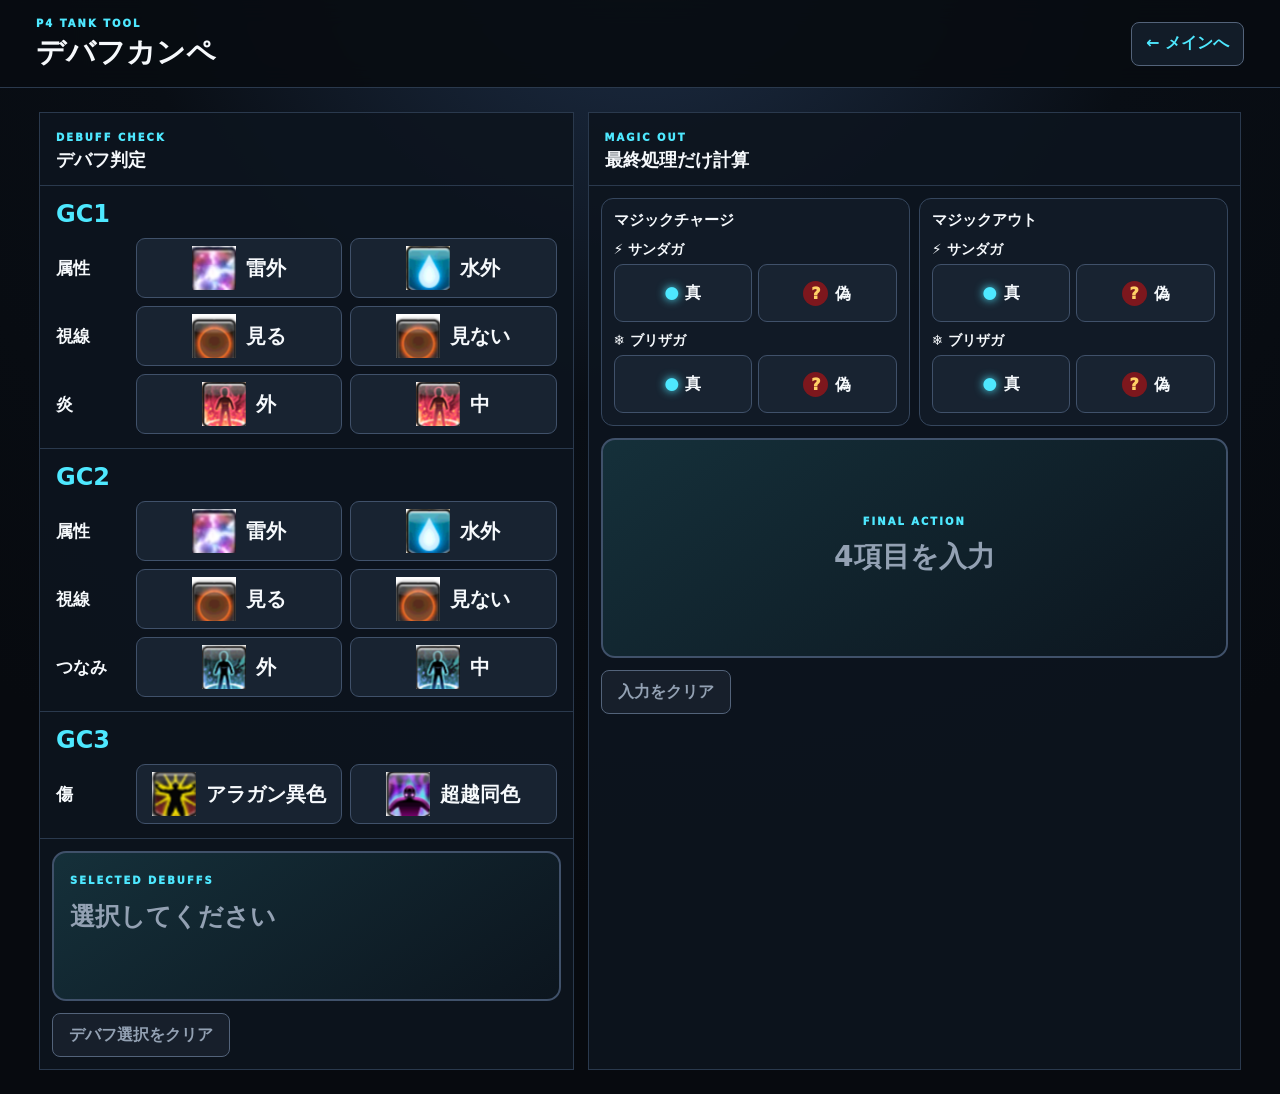
==== debuff-cheatsheet.html @ 1aaf3843 "Add files via upload" ====
<!doctype html>
<html lang="ja">
<head>
  <meta charset="utf-8">
  <meta name="viewport" content="width=device-width,initial-scale=1">
  <title>P4 デバフカンペ・マジックアウト計算</title>
  <link rel="stylesheet" href="debuff-cheatsheet.css">
</head>
<body>
  <header>
    <div><span>P4 TANK TOOL</span><h1>デバフカンペ</h1></div>
    <a href="index.html">← メインへ</a>
  </header>
  <main>
    <section class="cheatsheet">
      <div class="section-head"><span>DEBUFF CHECK</span><h2>デバフ判定</h2></div>
      <div class="gc-select" data-gc="GC1">
        <h3>GC1</h3>
        <div class="choice-row" data-key="gc1-element"><b>属性</b><button data-value="雷外"><i class="tile-icon sprite lightning"></i><span>雷外</span></button><button data-value="水外"><i class="tile-icon sprite water"></i><span>水外</span></button></div>
        <div class="choice-row" data-key="gc1-gaze"><b>視線</b><button data-value="見る"><i class="tile-icon sprite gaze"></i><span>見る</span></button><button data-value="見ない"><i class="tile-icon sprite gaze"></i><span>見ない</span></button></div>
        <div class="choice-row" data-key="gc1-fire"><b>炎</b><button data-value="外"><i class="tile-icon sprite fire"></i><span>外</span></button><button data-value="中"><i class="tile-icon sprite fire"></i><span>中</span></button></div>
      </div>
      <div class="gc-select" data-gc="GC2">
        <h3>GC2</h3>
        <div class="choice-row" data-key="gc2-element"><b>属性</b><button data-value="雷外"><i class="tile-icon sprite lightning"></i><span>雷外</span></button><button data-value="水外"><i class="tile-icon sprite water"></i><span>水外</span></button></div>
        <div class="choice-row" data-key="gc2-gaze"><b>視線</b><button data-value="見る"><i class="tile-icon sprite gaze"></i><span>見る</span></button><button data-value="見ない"><i class="tile-icon sprite gaze"></i><span>見ない</span></button></div>
        <div class="choice-row" data-key="gc2-water"><b>つなみ</b><button data-value="外"><i class="tile-icon sprite chaos-water"></i><span>外</span></button><button data-value="中"><i class="tile-icon sprite chaos-water"></i><span>中</span></button></div>
      </div>
      <div class="gc-select" data-gc="GC3">
        <h3>GC3</h3>
        <div class="choice-row" data-key="gc3-debuff"><b>傷</b><button data-value="アラガン異色"><i class="tile-icon sprite allagan"></i><span>アラガン異色</span></button><button data-value="超越同色"><i class="tile-icon sprite transcendence"></i><span>超越同色</span></button></div>
      </div>
      <div id="debuff-result" class="debuff-result" aria-live="polite"><span>SELECTED DEBUFFS</span><h3>選択してください</h3></div>
      <button id="clear-debuff" class="clear">デバフ選択をクリア</button>
    </section>

    <section class="calculator">
      <div class="section-head"><span>MAGIC OUT</span><h2>最終処理だけ計算</h2></div>
      <div class="calc-grid">
        <article class="input-card">
          <h3>マジックチャージ</h3>
          <div class="truth-input" data-key="chargeThunder"><b>⚡ サンダガ</b><div></div></div>
          <div class="truth-input" data-key="chargeBlizzard"><b>❄ ブリザガ</b><div></div></div>
        </article>
        <article class="input-card">
          <h3>マジックアウト</h3>
          <div class="truth-input" data-key="outThunder"><b>⚡ サンダガ</b><div></div></div>
          <div class="truth-input" data-key="outBlizzard"><b>❄ ブリザガ</b><div></div></div>
        </article>
      </div>
      <div id="result" class="result pending" aria-live="polite">
        <span>FINAL ACTION</span>
        <h2>4項目を入力</h2>
      </div>
      <button id="clear" class="clear">入力をクリア</button>
    </section>
  </main>
  <script src="debuff-cheatsheet.js"></script>
</body>
</html>
---- debuff-cheatsheet.css ----
:root{color-scheme:dark;--bg:#070a0f;--panel:#101722;--line:#2a394d;--ink:#f6f9fc;--muted:#93a1b3;--cyan:#4ee8ff;--red:#ff5e68;--gold:#ffd166}*{box-sizing:border-box}body{margin:0;min-height:100vh;background:radial-gradient(circle at 50% -10%,#20324c,#090e15 38%,var(--bg) 75%);color:var(--ink);font-family:Inter,"Noto Sans JP",system-ui,sans-serif}button{font:inherit;color:inherit}header{position:sticky;top:0;z-index:10;display:flex;justify-content:space-between;align-items:center;padding:12px clamp(14px,3vw,36px);background:#080c12ed;border-bottom:1px solid var(--line);backdrop-filter:blur(12px)}header span,.section-head span{color:var(--cyan);font-size:10px;font-weight:1000;letter-spacing:.2em}h1{margin:2px 0;font-size:clamp(20px,3vw,29px)}header a{display:flex;align-items:center;min-height:44px;padding:0 14px;border:1px solid #53637a;border-radius:8px;color:var(--cyan);font-weight:900;text-decoration:none;background:#121c28}main{max-width:1250px;margin:auto;padding:clamp(10px,2vw,24px);display:grid;grid-template-columns:minmax(0,.9fr) minmax(420px,1.1fr);gap:14px}section{border:1px solid var(--line);background:#0d141ee8}.section-head{padding:13px 16px;border-bottom:1px solid var(--line)}.section-head h2{margin:3px 0 0;font-size:18px}.debuff-group{padding:14px 16px;border-bottom:1px solid var(--line)}.debuff-group:last-child{border-bottom:0}.group-title{display:flex;align-items:center;gap:10px;margin-bottom:10px}.group-title b{display:grid;place-items:center;min-height:28px;padding:0 9px;border-radius:999px;background:var(--cyan);color:#031219;font-size:11px}.group-title span{color:var(--muted);font-size:12px;font-weight:900}.debuff-grid{display:grid;grid-template-columns:repeat(3,1fr);gap:8px}.debuff-grid.two{grid-template-columns:repeat(2,1fr)}.debuff-grid article{min-height:145px;padding:13px 8px;border:1px solid #35465d;border-radius:12px;background:linear-gradient(145deg,#172332,#0d141e);display:grid;place-items:center;text-align:center}.debuff-grid strong{font-size:17px;line-height:1.25}.icon-window{width:72px;height:72px;display:grid;place-items:center;overflow:hidden;border-radius:11px;background:#070b11;box-shadow:0 0 18px #4ee8ff20}.sprite{display:block;width:44px;height:44px;background-image:url('assets/icon-source.png');background-repeat:no-repeat;background-size:1348px 751px;transform:scale(1.5)}.water{background-position:-782px -18px}.lightning{background-position:-782px -135px}.acceleration{background-position:-15px -559px}.allagan{background-position:-15px -153px}.transcendence{background-position:-15px -294px}.calculator{position:relative}.calc-grid{display:grid;grid-template-columns:repeat(2,1fr);gap:9px;padding:12px}.input-card{padding:12px;border:1px solid #35465d;border-radius:12px;background:#111a26}.input-card h3{margin:0 0 11px;font-size:15px}.truth-input{margin-top:10px}.truth-input b{display:block;margin-bottom:5px;font-size:14px}.truth-input>div{display:grid;grid-template-columns:1fr 1fr;gap:6px}.truth{min-height:58px;border:1px solid #40516a;border-radius:9px;background:#182331;font-weight:1000}.truth.true:before{content:'●';margin-right:7px;color:var(--cyan);text-shadow:0 0 10px var(--cyan)}.truth.false:before{content:'?';display:inline-grid;place-items:center;width:25px;height:25px;margin-right:7px;border-radius:50%;background:#7d171d;color:var(--gold)}.truth.selected{border:3px solid var(--cyan);background:#15323c}.truth.false.selected{border-color:var(--red);background:#381c24}.result{margin:0 12px 12px;min-height:220px;padding:16px;border:2px solid var(--cyan);border-radius:14px;background:linear-gradient(145deg,#15303a,#0c151e);display:grid;align-content:center;gap:7px;text-align:center}.result.pending{border-color:#40516a;color:var(--muted)}.result>span{color:var(--cyan);font-size:10px;font-weight:1000;letter-spacing:.2em}.result h2{margin:4px 0;font-size:28px}.final-actions{display:grid;grid-template-columns:1fr 1fr;gap:9px}.final-action{padding:15px 8px;border:1px solid #3c526b;border-radius:11px;background:#0d1721}.final-action i{display:block;font-style:normal;font-size:38px}.final-action strong{display:block;font-size:clamp(20px,3vw,31px);line-height:1.15}.final-action small{display:block;margin-top:5px;color:var(--muted);font-weight:900}.clear{display:block;min-height:44px;margin:0 12px 12px;padding:0 16px;border:1px solid #53637a;border-radius:8px;background:#171f2b;color:var(--muted);font-weight:900}
@media(max-width:850px){main{grid-template-columns:1fr}}@media(max-width:520px){header{padding:9px 11px}.calc-grid{grid-template-columns:1fr}.debuff-grid{grid-template-columns:repeat(2,1fr)}.debuff-grid article{min-height:130px}.final-actions{grid-template-columns:1fr}.result{min-height:260px}.truth{min-height:60px}}
.allagan{background-position:-15px -202px}.transcendence{background-position:-15px -386px}
.debuff-grid small{margin-top:-8px;color:var(--gold);font-size:15px;font-weight:1000;letter-spacing:.08em}
.gc-select{padding:14px 16px;border-bottom:1px solid var(--line)}.gc-select h3{margin:0 0 10px;color:var(--cyan);font-size:24px}.choice-row{display:grid;grid-template-columns:72px 1fr 1fr;gap:8px;align-items:center;margin-top:8px}.choice-row b{font-size:17px}.choice-row button{min-height:58px;border:1px solid #40516a;border-radius:9px;background:#182331;font-size:20px;font-weight:1000}.choice-row button.selected{border:3px solid var(--cyan);background:#15323c;color:#fff}.debuff-result{margin:12px;min-height:150px;padding:16px;border:2px solid #40516a;border-radius:14px;background:linear-gradient(145deg,#15303a,#0c151e)}.debuff-result>span{color:var(--cyan);font-size:10px;font-weight:1000;letter-spacing:.2em}.debuff-result h3{margin:12px 0;color:var(--muted);font-size:25px}.debuff-result p{margin:10px 0;font-size:clamp(23px,3vw,34px);font-weight:1000;line-height:1.25}.debuff-result p b{color:var(--cyan);margin-right:12px}@media(max-width:520px){.choice-row{grid-template-columns:58px 1fr 1fr}.choice-row b{font-size:15px}.choice-row button{font-size:18px}.debuff-result p{font-size:25px}}
.choice-row button{display:flex;align-items:center;justify-content:center;gap:10px;padding:7px}.tile-icon{flex:0 0 44px;transform:scale(1)}.gaze{background-position:-782px -621px}.fire{background-position:-782px -385px}.chaos-water{background-position:-782px -505px}@media(max-width:520px){.choice-row button{flex-direction:column;gap:3px;min-height:88px;padding:5px;font-size:16px}}
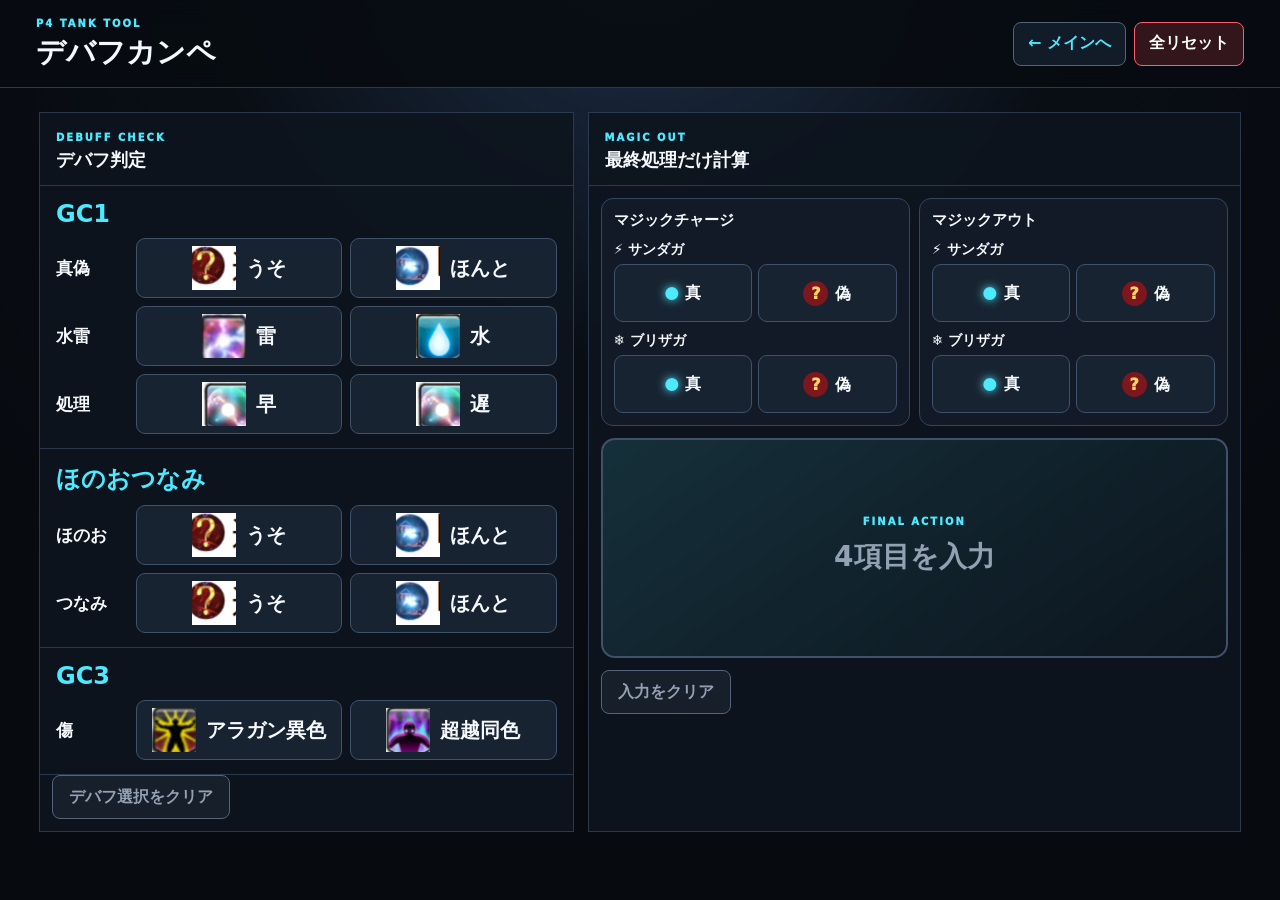
==== commit ca7f08f3: "Add files via upload" ====
--- a/debuff-cheatsheet.html
+++ b/debuff-cheatsheet.html
@@ -9,29 +9,27 @@
 <body>
   <header>
     <div><span>P4 TANK TOOL</span><h1>デバフカンペ</h1></div>
-    <a href="index.html">← メインへ</a>
+    <div class="header-actions"><a href="index.html">← メインへ</a><button id="reset-all">全リセット</button></div>
   </header>
   <main>
     <section class="cheatsheet">
       <div class="section-head"><span>DEBUFF CHECK</span><h2>デバフ判定</h2></div>
-      <div class="gc-select" data-gc="GC1">
-        <h3>GC1</h3>
-        <div class="choice-row" data-key="gc1-element"><b>属性</b><button data-value="雷外"><i class="tile-icon sprite lightning"></i><span>雷外</span></button><button data-value="水外"><i class="tile-icon sprite water"></i><span>水外</span></button></div>
-        <div class="choice-row" data-key="gc1-gaze"><b>視線</b><button data-value="見る"><i class="tile-icon sprite gaze"></i><span>見る</span></button><button data-value="見ない"><i class="tile-icon sprite gaze"></i><span>見ない</span></button></div>
-        <div class="choice-row" data-key="gc1-fire"><b>炎</b><button data-value="外"><i class="tile-icon sprite fire"></i><span>外</span></button><button data-value="中"><i class="tile-icon sprite fire"></i><span>中</span></button></div>
+      <div id="debuff-input">
+        <div class="gc-select"><h3>GC1</h3>
+          <div class="choice-row" data-key="gc-truth"><b>真偽</b><button data-value="うそ"><i class="tile-icon sprite gc-false"></i><span>うそ</span></button><button data-value="ほんと"><i class="tile-icon sprite gc-true"></i><span>ほんと</span></button></div>
+          <div class="choice-row" data-key="gc-element"><b>水雷</b><button data-value="雷"><i class="tile-icon sprite lightning"></i><span>雷</span></button><button data-value="水"><i class="tile-icon sprite water"></i><span>水</span></button></div>
+          <div class="choice-row" data-key="gc-timing"><b>処理</b><button data-value="早"><i class="tile-icon sprite acceleration"></i><span>早</span></button><button data-value="遅"><i class="tile-icon sprite acceleration"></i><span>遅</span></button></div>
+        </div>
+        <div class="gc-select"><h3>ほのおつなみ</h3>
+          <div class="choice-row" data-key="fire"><b>ほのお</b><button data-value="うそ"><i class="tile-icon sprite gc-false"></i><span>うそ</span></button><button data-value="ほんと"><i class="tile-icon sprite gc-true"></i><span>ほんと</span></button></div>
+          <div class="choice-row" data-key="water"><b>つなみ</b><button data-value="うそ"><i class="tile-icon sprite gc-false"></i><span>うそ</span></button><button data-value="ほんと"><i class="tile-icon sprite gc-true"></i><span>ほんと</span></button></div>
+        </div>
+        <div class="gc-select"><h3>GC3</h3>
+          <div class="choice-row" data-key="gc3-debuff"><b>傷</b><button data-value="アラガン異色"><i class="tile-icon sprite allagan"></i><span>アラガン異色</span></button><button data-value="超越同色"><i class="tile-icon sprite transcendence"></i><span>超越同色</span></button></div>
+        </div>
+        <button id="clear-debuff" class="clear">デバフ選択をクリア</button>
       </div>
-      <div class="gc-select" data-gc="GC2">
-        <h3>GC2</h3>
-        <div class="choice-row" data-key="gc2-element"><b>属性</b><button data-value="雷外"><i class="tile-icon sprite lightning"></i><span>雷外</span></button><button data-value="水外"><i class="tile-icon sprite water"></i><span>水外</span></button></div>
-        <div class="choice-row" data-key="gc2-gaze"><b>視線</b><button data-value="見る"><i class="tile-icon sprite gaze"></i><span>見る</span></button><button data-value="見ない"><i class="tile-icon sprite gaze"></i><span>見ない</span></button></div>
-        <div class="choice-row" data-key="gc2-water"><b>つなみ</b><button data-value="外"><i class="tile-icon sprite chaos-water"></i><span>外</span></button><button data-value="中"><i class="tile-icon sprite chaos-water"></i><span>中</span></button></div>
-      </div>
-      <div class="gc-select" data-gc="GC3">
-        <h3>GC3</h3>
-        <div class="choice-row" data-key="gc3-debuff"><b>傷</b><button data-value="アラガン異色"><i class="tile-icon sprite allagan"></i><span>アラガン異色</span></button><button data-value="超越同色"><i class="tile-icon sprite transcendence"></i><span>超越同色</span></button></div>
-      </div>
-      <div id="debuff-result" class="debuff-result" aria-live="polite"><span>SELECTED DEBUFFS</span><h3>選択してください</h3></div>
-      <button id="clear-debuff" class="clear">デバフ選択をクリア</button>
+      <div id="debuff-result" class="timeline-result" aria-live="polite" hidden></div>
     </section>
 
     <section class="calculator">
--- a/debuff-cheatsheet.css
+++ b/debuff-cheatsheet.css
@@ -4,3 +4,5 @@
 .debuff-grid small{margin-top:-8px;color:var(--gold);font-size:15px;font-weight:1000;letter-spacing:.08em}
 .gc-select{padding:14px 16px;border-bottom:1px solid var(--line)}.gc-select h3{margin:0 0 10px;color:var(--cyan);font-size:24px}.choice-row{display:grid;grid-template-columns:72px 1fr 1fr;gap:8px;align-items:center;margin-top:8px}.choice-row b{font-size:17px}.choice-row button{min-height:58px;border:1px solid #40516a;border-radius:9px;background:#182331;font-size:20px;font-weight:1000}.choice-row button.selected{border:3px solid var(--cyan);background:#15323c;color:#fff}.debuff-result{margin:12px;min-height:150px;padding:16px;border:2px solid #40516a;border-radius:14px;background:linear-gradient(145deg,#15303a,#0c151e)}.debuff-result>span{color:var(--cyan);font-size:10px;font-weight:1000;letter-spacing:.2em}.debuff-result h3{margin:12px 0;color:var(--muted);font-size:25px}.debuff-result p{margin:10px 0;font-size:clamp(23px,3vw,34px);font-weight:1000;line-height:1.25}.debuff-result p b{color:var(--cyan);margin-right:12px}@media(max-width:520px){.choice-row{grid-template-columns:58px 1fr 1fr}.choice-row b{font-size:15px}.choice-row button{font-size:18px}.debuff-result p{font-size:25px}}
 .choice-row button{display:flex;align-items:center;justify-content:center;gap:10px;padding:7px}.tile-icon{flex:0 0 44px;transform:scale(1)}.gaze{background-position:-782px -621px}.fire{background-position:-782px -385px}.chaos-water{background-position:-782px -505px}@media(max-width:520px){.choice-row button{flex-direction:column;gap:3px;min-height:88px;padding:5px;font-size:16px}}
+.header-actions{display:flex;align-items:center;gap:8px}.header-actions button{min-height:44px;padding:0 14px;border:1px solid var(--red);border-radius:8px;background:#32161b;color:#fff;font-weight:1000}.timeline-result{padding:12px}.timeline-step{display:grid;grid-template-columns:44px 96px 1fr;align-items:center;gap:10px;min-height:105px;padding:11px;border-bottom:1px solid var(--line);background:linear-gradient(145deg,#172332,#0d141e)}.timeline-step:first-child{border-radius:12px 12px 0 0}.timeline-step b{color:var(--cyan);font-size:32px}.timeline-icons{display:flex;flex-wrap:wrap;gap:4px}.timeline-icons .sprite{transform:scale(1)}.timeline-copy small{display:block;color:var(--muted);font-size:12px;font-weight:900}.timeline-copy strong{display:block;margin-top:3px;font-size:clamp(23px,3vw,32px);line-height:1.2}.timeline-controls{display:flex;gap:8px;margin-top:12px}.timeline-controls button{flex:1;min-height:48px;border:1px solid #53637a;border-radius:8px;background:#171f2b;font-weight:1000}[hidden]{display:none!important}@media(max-width:520px){.header-actions{gap:5px}.header-actions a,.header-actions button{padding:0 8px;font-size:12px}.timeline-step{grid-template-columns:34px 50px 1fr}.timeline-step b{font-size:26px}.timeline-copy strong{font-size:22px}}
+.gc-false{background-position:-7px -142px}.gc-true{background-position:-7px -88px}.timeline-step{grid-template-columns:44px 1fr}.timeline-copy>small{margin-bottom:7px}.timeline-action{display:grid;grid-template-columns:96px 1fr;align-items:center;gap:10px;margin-top:6px}.timeline-action .timeline-icons{min-height:44px}.timeline-action strong{margin:0;font-size:clamp(23px,3vw,32px)}@media(max-width:520px){.timeline-step{grid-template-columns:34px 1fr}.timeline-action{grid-template-columns:92px 1fr}.timeline-action strong{font-size:21px}}
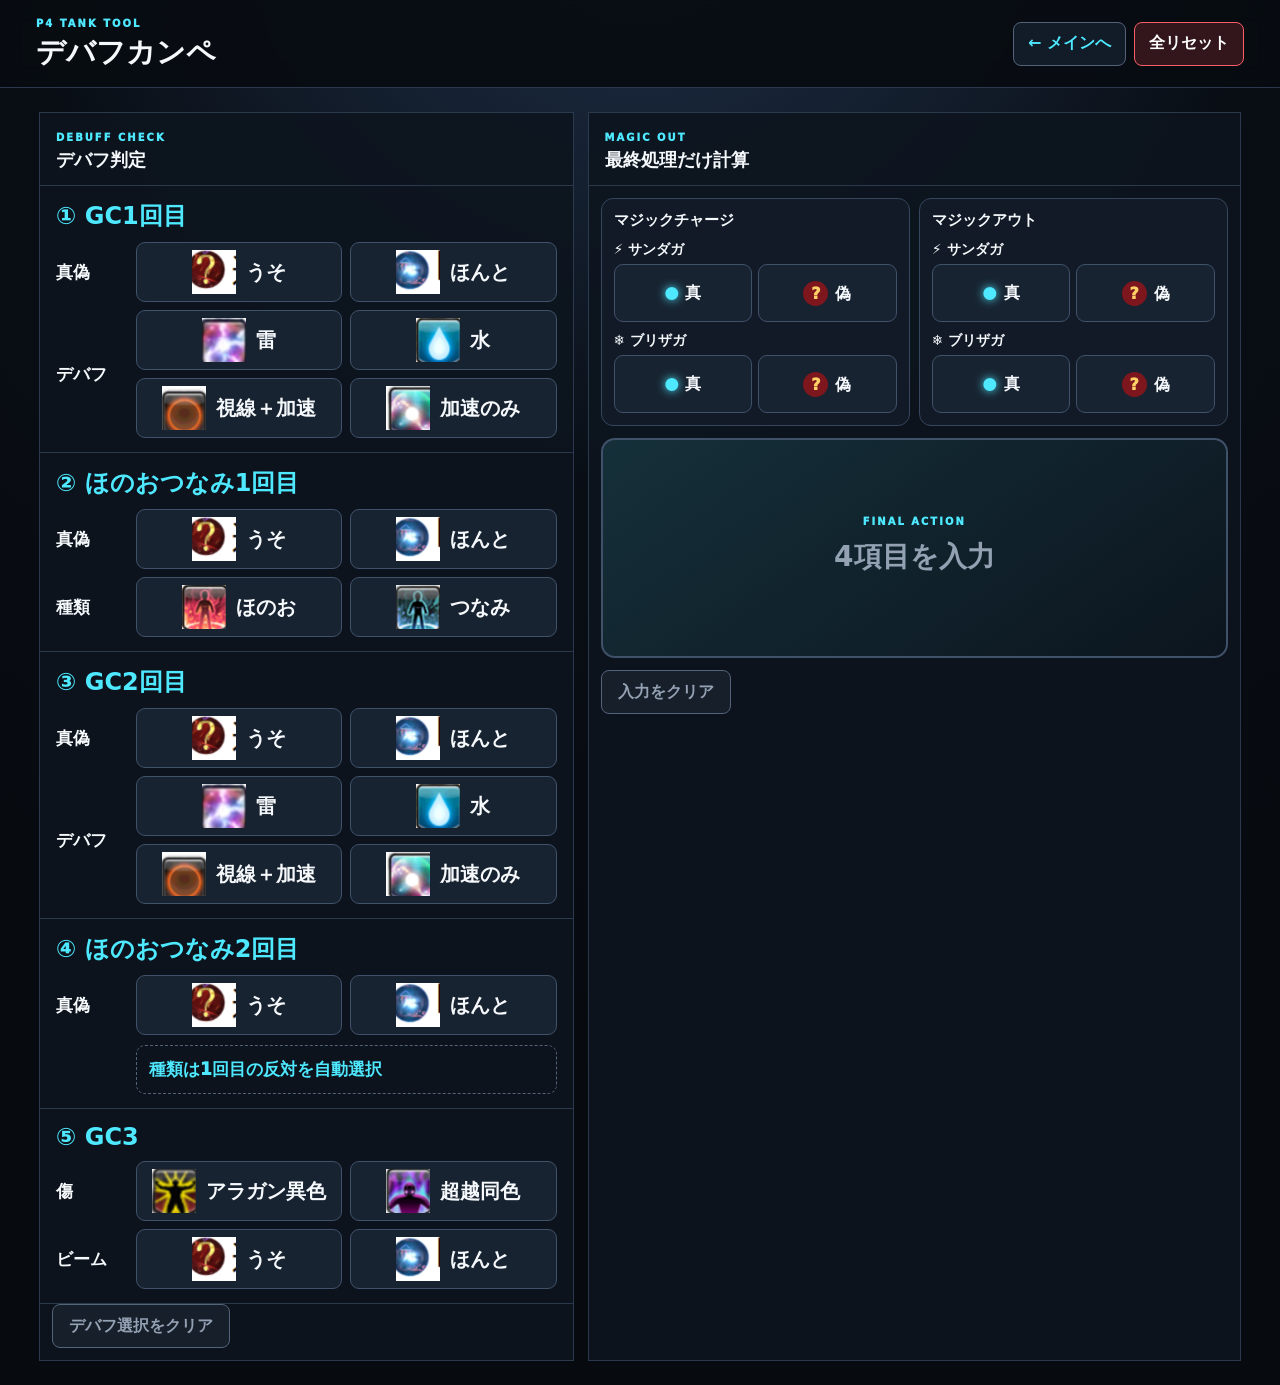
==== commit a6c166a0: "Add files via upload" ====
--- a/debuff-cheatsheet.html
+++ b/debuff-cheatsheet.html
@@ -15,17 +15,27 @@
     <section class="cheatsheet">
       <div class="section-head"><span>DEBUFF CHECK</span><h2>デバフ判定</h2></div>
       <div id="debuff-input">
-        <div class="gc-select"><h3>GC1</h3>
-          <div class="choice-row" data-key="gc-truth"><b>真偽</b><button data-value="うそ"><i class="tile-icon sprite gc-false"></i><span>うそ</span></button><button data-value="ほんと"><i class="tile-icon sprite gc-true"></i><span>ほんと</span></button></div>
-          <div class="choice-row" data-key="gc-element"><b>水雷</b><button data-value="雷"><i class="tile-icon sprite lightning"></i><span>雷</span></button><button data-value="水"><i class="tile-icon sprite water"></i><span>水</span></button></div>
-          <div class="choice-row" data-key="gc-timing"><b>処理</b><button data-value="早"><i class="tile-icon sprite acceleration"></i><span>早</span></button><button data-value="遅"><i class="tile-icon sprite acceleration"></i><span>遅</span></button></div>
+        <div class="gc-select"><h3>① GC1回目</h3>
+          <div class="choice-row" data-key="gc1-truth"><b>真偽</b><button data-value="うそ"><i class="tile-icon sprite gc-false"></i><span>うそ</span></button><button data-value="ほんと"><i class="tile-icon sprite gc-true"></i><span>ほんと</span></button></div>
+          <div class="choice-row multi" data-key="gc1-kind"><b>デバフ</b><button data-value="雷"><i class="tile-icon sprite lightning"></i><span>雷</span></button><button data-value="水"><i class="tile-icon sprite water"></i><span>水</span></button><button data-value="視線＋加速度"><i class="tile-icon sprite gaze"></i><span>視線＋加速</span></button><button data-value="加速度のみ"><i class="tile-icon sprite acceleration"></i><span>加速のみ</span></button></div>
+          <div class="choice-row timing-row" data-key="gc1-timing" hidden><b>水雷</b><button data-value="早"><span>早</span></button><button data-value="遅"><span>遅</span></button></div>
         </div>
-        <div class="gc-select"><h3>ほのおつなみ</h3>
-          <div class="choice-row" data-key="fire"><b>ほのお</b><button data-value="うそ"><i class="tile-icon sprite gc-false"></i><span>うそ</span></button><button data-value="ほんと"><i class="tile-icon sprite gc-true"></i><span>ほんと</span></button></div>
-          <div class="choice-row" data-key="water"><b>つなみ</b><button data-value="うそ"><i class="tile-icon sprite gc-false"></i><span>うそ</span></button><button data-value="ほんと"><i class="tile-icon sprite gc-true"></i><span>ほんと</span></button></div>
+        <div class="gc-select"><h3>② ほのおつなみ1回目</h3>
+          <div class="choice-row" data-key="chaos1-truth"><b>真偽</b><button data-value="うそ"><i class="tile-icon sprite gc-false"></i><span>うそ</span></button><button data-value="ほんと"><i class="tile-icon sprite gc-true"></i><span>ほんと</span></button></div>
+          <div class="choice-row" data-key="chaos1-kind"><b>種類</b><button data-value="ほのお"><i class="tile-icon sprite fire"></i><span>ほのお</span></button><button data-value="つなみ"><i class="tile-icon sprite chaos-water"></i><span>つなみ</span></button></div>
         </div>
-        <div class="gc-select"><h3>GC3</h3>
+        <div class="gc-select"><h3>③ GC2回目</h3>
+          <div class="choice-row" data-key="gc2-truth"><b>真偽</b><button data-value="うそ"><i class="tile-icon sprite gc-false"></i><span>うそ</span></button><button data-value="ほんと"><i class="tile-icon sprite gc-true"></i><span>ほんと</span></button></div>
+          <div class="choice-row multi" data-key="gc2-kind"><b>デバフ</b><button data-value="雷"><i class="tile-icon sprite lightning"></i><span>雷</span></button><button data-value="水"><i class="tile-icon sprite water"></i><span>水</span></button><button data-value="視線＋加速度"><i class="tile-icon sprite gaze"></i><span>視線＋加速</span></button><button data-value="加速度のみ"><i class="tile-icon sprite acceleration"></i><span>加速のみ</span></button></div>
+          <div class="choice-row timing-row" data-key="gc2-timing" hidden><b>水雷</b><button data-value="早"><span>早</span></button><button data-value="遅"><span>遅</span></button></div>
+        </div>
+        <div class="gc-select"><h3>④ ほのおつなみ2回目</h3>
+          <div class="choice-row" data-key="chaos2-truth"><b>真偽</b><button data-value="うそ"><i class="tile-icon sprite gc-false"></i><span>うそ</span></button><button data-value="ほんと"><i class="tile-icon sprite gc-true"></i><span>ほんと</span></button></div>
+          <div id="chaos2-kind" class="auto-value">種類は1回目の反対を自動選択</div>
+        </div>
+        <div class="gc-select"><h3>⑤ GC3</h3>
           <div class="choice-row" data-key="gc3-debuff"><b>傷</b><button data-value="アラガン異色"><i class="tile-icon sprite allagan"></i><span>アラガン異色</span></button><button data-value="超越同色"><i class="tile-icon sprite transcendence"></i><span>超越同色</span></button></div>
+          <div class="choice-row" data-key="beam-truth"><b>ビーム</b><button data-value="うそ"><i class="tile-icon sprite gc-false"></i><span>うそ</span></button><button data-value="ほんと"><i class="tile-icon sprite gc-true"></i><span>ほんと</span></button></div>
         </div>
         <button id="clear-debuff" class="clear">デバフ選択をクリア</button>
       </div>
--- a/debuff-cheatsheet.css
+++ b/debuff-cheatsheet.css
@@ -6,3 +6,4 @@
 .choice-row button{display:flex;align-items:center;justify-content:center;gap:10px;padding:7px}.tile-icon{flex:0 0 44px;transform:scale(1)}.gaze{background-position:-782px -621px}.fire{background-position:-782px -385px}.chaos-water{background-position:-782px -505px}@media(max-width:520px){.choice-row button{flex-direction:column;gap:3px;min-height:88px;padding:5px;font-size:16px}}
 .header-actions{display:flex;align-items:center;gap:8px}.header-actions button{min-height:44px;padding:0 14px;border:1px solid var(--red);border-radius:8px;background:#32161b;color:#fff;font-weight:1000}.timeline-result{padding:12px}.timeline-step{display:grid;grid-template-columns:44px 96px 1fr;align-items:center;gap:10px;min-height:105px;padding:11px;border-bottom:1px solid var(--line);background:linear-gradient(145deg,#172332,#0d141e)}.timeline-step:first-child{border-radius:12px 12px 0 0}.timeline-step b{color:var(--cyan);font-size:32px}.timeline-icons{display:flex;flex-wrap:wrap;gap:4px}.timeline-icons .sprite{transform:scale(1)}.timeline-copy small{display:block;color:var(--muted);font-size:12px;font-weight:900}.timeline-copy strong{display:block;margin-top:3px;font-size:clamp(23px,3vw,32px);line-height:1.2}.timeline-controls{display:flex;gap:8px;margin-top:12px}.timeline-controls button{flex:1;min-height:48px;border:1px solid #53637a;border-radius:8px;background:#171f2b;font-weight:1000}[hidden]{display:none!important}@media(max-width:520px){.header-actions{gap:5px}.header-actions a,.header-actions button{padding:0 8px;font-size:12px}.timeline-step{grid-template-columns:34px 50px 1fr}.timeline-step b{font-size:26px}.timeline-copy strong{font-size:22px}}
 .gc-false{background-position:-7px -142px}.gc-true{background-position:-7px -88px}.timeline-step{grid-template-columns:44px 1fr}.timeline-copy>small{margin-bottom:7px}.timeline-action{display:grid;grid-template-columns:96px 1fr;align-items:center;gap:10px;margin-top:6px}.timeline-action .timeline-icons{min-height:44px}.timeline-action strong{margin:0;font-size:clamp(23px,3vw,32px)}@media(max-width:520px){.timeline-step{grid-template-columns:34px 1fr}.timeline-action{grid-template-columns:92px 1fr}.timeline-action strong{font-size:21px}}
+.choice-row.multi{grid-template-columns:72px 1fr 1fr}.choice-row.multi>b{grid-row:1/3}.auto-value{margin:10px 0 0 80px;padding:12px;border:1px dashed #53637a;border-radius:9px;color:var(--cyan);font-size:17px;font-weight:1000}.timeline-note{color:var(--gold);font-size:15px;font-weight:1000}@media(max-width:520px){.choice-row.multi{grid-template-columns:58px 1fr 1fr}.auto-value{margin-left:66px;font-size:15px}}
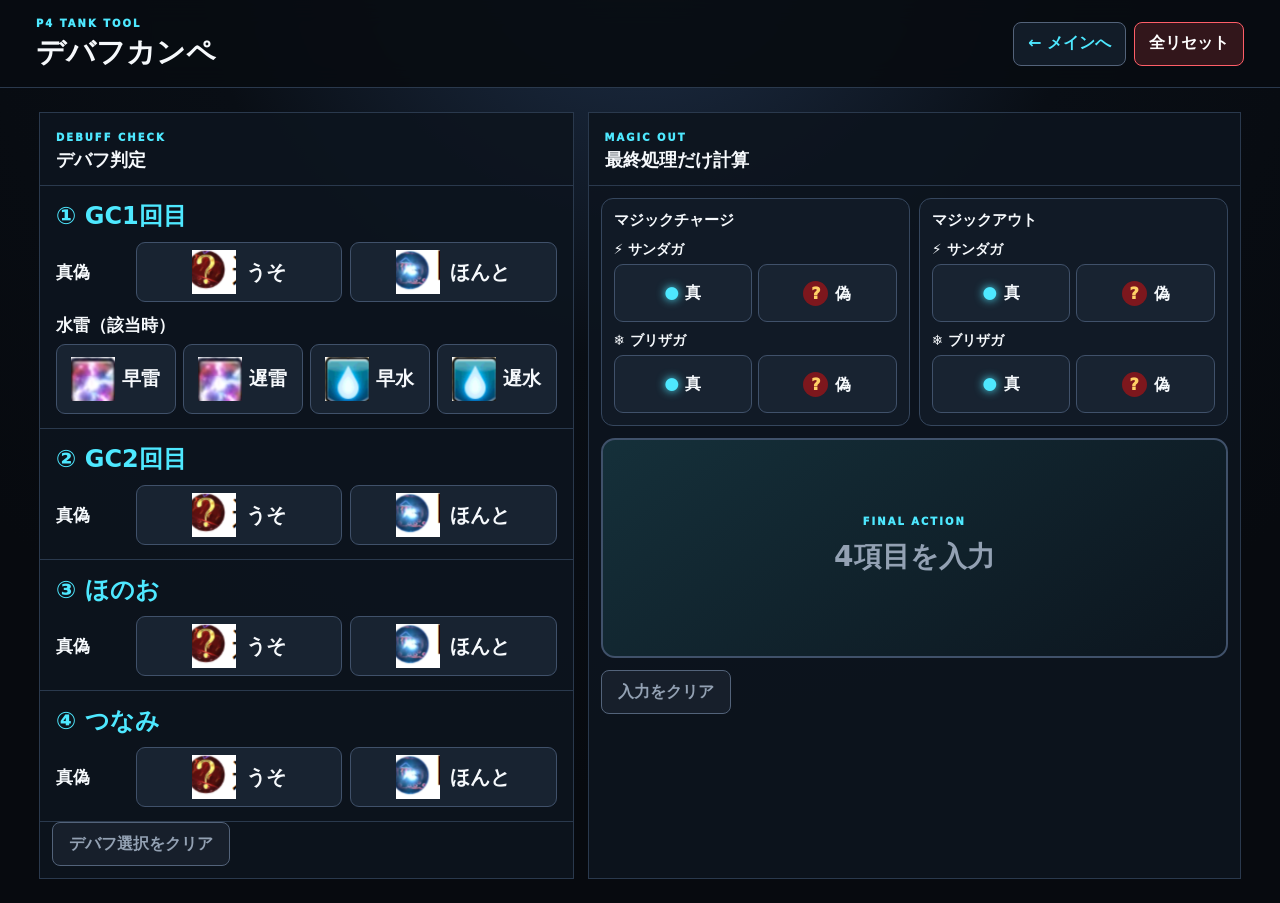
==== commit b417629b: "Add files via upload" ====
--- a/debuff-cheatsheet.html
+++ b/debuff-cheatsheet.html
@@ -17,25 +17,18 @@
       <div id="debuff-input">
         <div class="gc-select"><h3>① GC1回目</h3>
           <div class="choice-row" data-key="gc1-truth"><b>真偽</b><button data-value="うそ"><i class="tile-icon sprite gc-false"></i><span>うそ</span></button><button data-value="ほんと"><i class="tile-icon sprite gc-true"></i><span>ほんと</span></button></div>
-          <div class="choice-row multi" data-key="gc1-kind"><b>デバフ</b><button data-value="雷"><i class="tile-icon sprite lightning"></i><span>雷</span></button><button data-value="水"><i class="tile-icon sprite water"></i><span>水</span></button><button data-value="視線＋加速度"><i class="tile-icon sprite gaze"></i><span>視線＋加速</span></button><button data-value="加速度のみ"><i class="tile-icon sprite acceleration"></i><span>加速のみ</span></button></div>
-          <div class="choice-row timing-row" data-key="gc1-timing" hidden><b>水雷</b><button data-value="早"><span>早</span></button><button data-value="遅"><span>遅</span></button></div>
+          <div class="element-choice" data-gc="gc1"><b>水雷（該当時）</b><div class="element-grid"><button data-kind="雷" data-timing="早"><i class="tile-icon sprite lightning"></i><span>早雷</span></button><button data-kind="雷" data-timing="遅"><i class="tile-icon sprite lightning"></i><span>遅雷</span></button><button data-kind="水" data-timing="早"><i class="tile-icon sprite water"></i><span>早水</span></button><button data-kind="水" data-timing="遅"><i class="tile-icon sprite water"></i><span>遅水</span></button></div></div>
         </div>
-        <div class="gc-select"><h3>② ほのおつなみ1回目</h3>
-          <div class="choice-row" data-key="chaos1-truth"><b>真偽</b><button data-value="うそ"><i class="tile-icon sprite gc-false"></i><span>うそ</span></button><button data-value="ほんと"><i class="tile-icon sprite gc-true"></i><span>ほんと</span></button></div>
-          <div class="choice-row" data-key="chaos1-kind"><b>種類</b><button data-value="ほのお"><i class="tile-icon sprite fire"></i><span>ほのお</span></button><button data-value="つなみ"><i class="tile-icon sprite chaos-water"></i><span>つなみ</span></button></div>
+        <div class="gc-select"><h3>② GC2回目</h3>
+          <div class="choice-row" data-key="gc2-truth"><b>真偽</b><button data-value="うそ"><i class="tile-icon sprite gc-false"></i><span>うそ</span></button><button data-value="ほんと"><i class="tile-icon sprite gc-true"></i><span>ほんと</span></button></div>
+          <div class="element-choice" data-gc="gc2" hidden><b>水雷</b><div class="element-grid"><button data-kind="雷" data-timing="早"><i class="tile-icon sprite lightning"></i><span>早雷</span></button><button data-kind="雷" data-timing="遅"><i class="tile-icon sprite lightning"></i><span>遅雷</span></button><button data-kind="水" data-timing="早"><i class="tile-icon sprite water"></i><span>早水</span></button><button data-kind="水" data-timing="遅"><i class="tile-icon sprite water"></i><span>遅水</span></button></div></div>
+          <div id="gc2-auto" class="auto-value" hidden>GC2は頭割り＋加速度（自動）</div>
         </div>
-        <div class="gc-select"><h3>③ GC2回目</h3>
-          <div class="choice-row" data-key="gc2-truth"><b>真偽</b><button data-value="うそ"><i class="tile-icon sprite gc-false"></i><span>うそ</span></button><button data-value="ほんと"><i class="tile-icon sprite gc-true"></i><span>ほんと</span></button></div>
-          <div class="choice-row multi" data-key="gc2-kind"><b>デバフ</b><button data-value="雷"><i class="tile-icon sprite lightning"></i><span>雷</span></button><button data-value="水"><i class="tile-icon sprite water"></i><span>水</span></button><button data-value="視線＋加速度"><i class="tile-icon sprite gaze"></i><span>視線＋加速</span></button><button data-value="加速度のみ"><i class="tile-icon sprite acceleration"></i><span>加速のみ</span></button></div>
-          <div class="choice-row timing-row" data-key="gc2-timing" hidden><b>水雷</b><button data-value="早"><span>早</span></button><button data-value="遅"><span>遅</span></button></div>
+        <div class="gc-select"><h3>③ ほのお</h3>
+          <div class="choice-row" data-key="fire-truth"><b>真偽</b><button data-value="うそ"><i class="tile-icon sprite gc-false"></i><span>うそ</span></button><button data-value="ほんと"><i class="tile-icon sprite gc-true"></i><span>ほんと</span></button></div>
         </div>
-        <div class="gc-select"><h3>④ ほのおつなみ2回目</h3>
-          <div class="choice-row" data-key="chaos2-truth"><b>真偽</b><button data-value="うそ"><i class="tile-icon sprite gc-false"></i><span>うそ</span></button><button data-value="ほんと"><i class="tile-icon sprite gc-true"></i><span>ほんと</span></button></div>
-          <div id="chaos2-kind" class="auto-value">種類は1回目の反対を自動選択</div>
-        </div>
-        <div class="gc-select"><h3>⑤ GC3</h3>
-          <div class="choice-row" data-key="gc3-debuff"><b>傷</b><button data-value="アラガン異色"><i class="tile-icon sprite allagan"></i><span>アラガン異色</span></button><button data-value="超越同色"><i class="tile-icon sprite transcendence"></i><span>超越同色</span></button></div>
-          <div class="choice-row" data-key="beam-truth"><b>ビーム</b><button data-value="うそ"><i class="tile-icon sprite gc-false"></i><span>うそ</span></button><button data-value="ほんと"><i class="tile-icon sprite gc-true"></i><span>ほんと</span></button></div>
+        <div class="gc-select"><h3>④ つなみ</h3>
+          <div class="choice-row" data-key="tsunami-truth"><b>真偽</b><button data-value="うそ"><i class="tile-icon sprite gc-false"></i><span>うそ</span></button><button data-value="ほんと"><i class="tile-icon sprite gc-true"></i><span>ほんと</span></button></div>
         </div>
         <button id="clear-debuff" class="clear">デバフ選択をクリア</button>
       </div>
--- a/debuff-cheatsheet.css
+++ b/debuff-cheatsheet.css
@@ -7,3 +7,4 @@
 .header-actions{display:flex;align-items:center;gap:8px}.header-actions button{min-height:44px;padding:0 14px;border:1px solid var(--red);border-radius:8px;background:#32161b;color:#fff;font-weight:1000}.timeline-result{padding:12px}.timeline-step{display:grid;grid-template-columns:44px 96px 1fr;align-items:center;gap:10px;min-height:105px;padding:11px;border-bottom:1px solid var(--line);background:linear-gradient(145deg,#172332,#0d141e)}.timeline-step:first-child{border-radius:12px 12px 0 0}.timeline-step b{color:var(--cyan);font-size:32px}.timeline-icons{display:flex;flex-wrap:wrap;gap:4px}.timeline-icons .sprite{transform:scale(1)}.timeline-copy small{display:block;color:var(--muted);font-size:12px;font-weight:900}.timeline-copy strong{display:block;margin-top:3px;font-size:clamp(23px,3vw,32px);line-height:1.2}.timeline-controls{display:flex;gap:8px;margin-top:12px}.timeline-controls button{flex:1;min-height:48px;border:1px solid #53637a;border-radius:8px;background:#171f2b;font-weight:1000}[hidden]{display:none!important}@media(max-width:520px){.header-actions{gap:5px}.header-actions a,.header-actions button{padding:0 8px;font-size:12px}.timeline-step{grid-template-columns:34px 50px 1fr}.timeline-step b{font-size:26px}.timeline-copy strong{font-size:22px}}
 .gc-false{background-position:-7px -142px}.gc-true{background-position:-7px -88px}.timeline-step{grid-template-columns:44px 1fr}.timeline-copy>small{margin-bottom:7px}.timeline-action{display:grid;grid-template-columns:96px 1fr;align-items:center;gap:10px;margin-top:6px}.timeline-action .timeline-icons{min-height:44px}.timeline-action strong{margin:0;font-size:clamp(23px,3vw,32px)}@media(max-width:520px){.timeline-step{grid-template-columns:34px 1fr}.timeline-action{grid-template-columns:92px 1fr}.timeline-action strong{font-size:21px}}
 .choice-row.multi{grid-template-columns:72px 1fr 1fr}.choice-row.multi>b{grid-row:1/3}.auto-value{margin:10px 0 0 80px;padding:12px;border:1px dashed #53637a;border-radius:9px;color:var(--cyan);font-size:17px;font-weight:1000}.timeline-note{color:var(--gold);font-size:15px;font-weight:1000}@media(max-width:520px){.choice-row.multi{grid-template-columns:58px 1fr 1fr}.auto-value{margin-left:66px;font-size:15px}}
+.element-choice{margin-top:12px}.element-choice>b{display:block;margin-bottom:7px;font-size:17px}.element-grid{display:grid;grid-template-columns:repeat(4,1fr);gap:7px}.element-grid button{min-height:70px;padding:6px;border:1px solid #40516a;border-radius:9px;background:#182331;font-size:19px;font-weight:1000}.element-grid button.selected{border:3px solid var(--cyan);background:#15323c}.element-grid .tile-icon{display:inline-block;margin-right:7px;vertical-align:middle}@media(max-width:520px){.element-grid{grid-template-columns:repeat(2,1fr)}.element-grid button{min-height:62px;font-size:17px}}
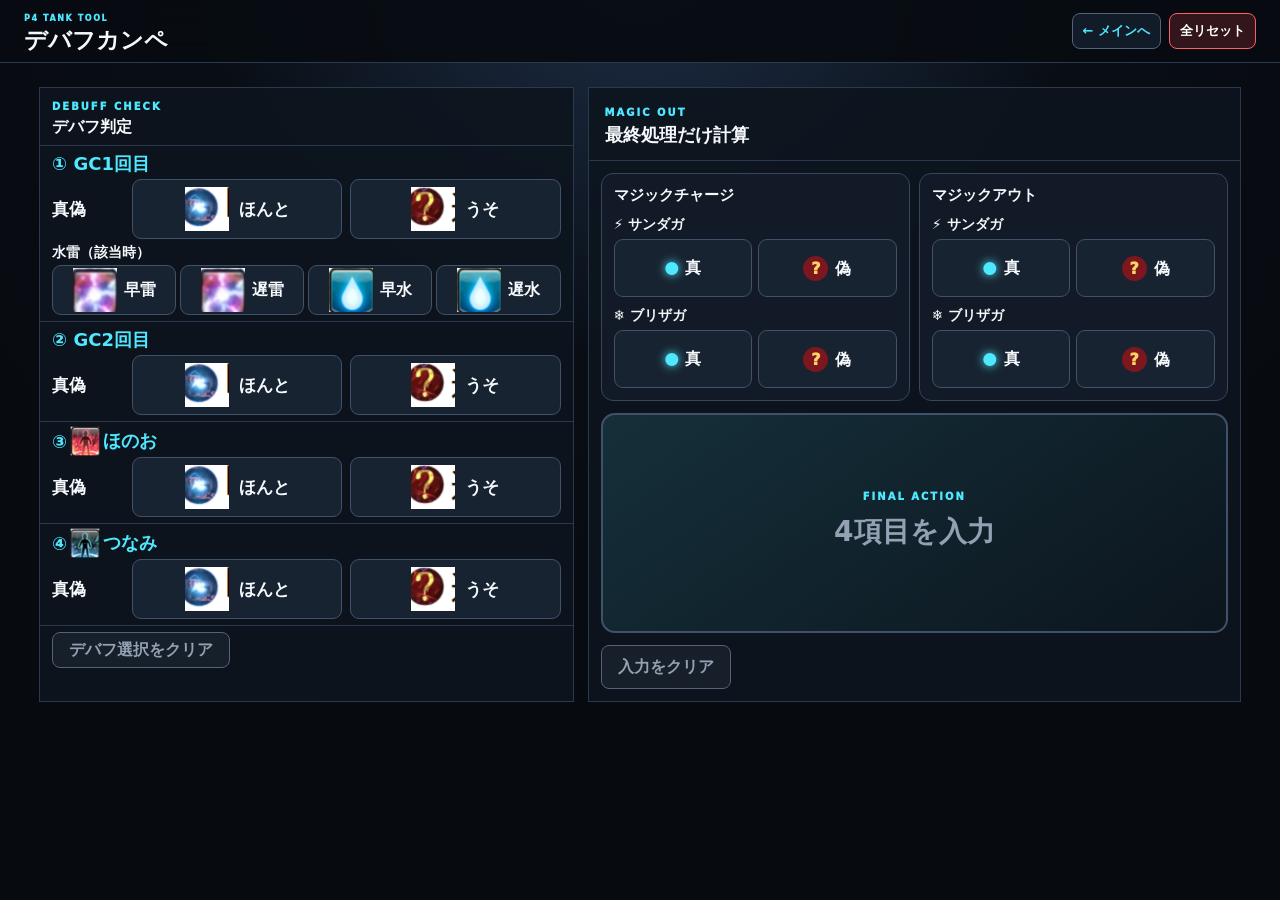
==== commit 896dd6c0: "Add files via upload" ====
--- a/debuff-cheatsheet.html
+++ b/debuff-cheatsheet.html
@@ -16,19 +16,19 @@
       <div class="section-head"><span>DEBUFF CHECK</span><h2>デバフ判定</h2></div>
       <div id="debuff-input">
         <div class="gc-select"><h3>① GC1回目</h3>
-          <div class="choice-row" data-key="gc1-truth"><b>真偽</b><button data-value="うそ"><i class="tile-icon sprite gc-false"></i><span>うそ</span></button><button data-value="ほんと"><i class="tile-icon sprite gc-true"></i><span>ほんと</span></button></div>
+          <div class="choice-row" data-key="gc1-truth"><b>真偽</b><button data-value="ほんと"><i class="tile-icon sprite gc-true"></i><span>ほんと</span></button><button data-value="うそ"><i class="tile-icon sprite gc-false"></i><span>うそ</span></button></div>
           <div class="element-choice" data-gc="gc1"><b>水雷（該当時）</b><div class="element-grid"><button data-kind="雷" data-timing="早"><i class="tile-icon sprite lightning"></i><span>早雷</span></button><button data-kind="雷" data-timing="遅"><i class="tile-icon sprite lightning"></i><span>遅雷</span></button><button data-kind="水" data-timing="早"><i class="tile-icon sprite water"></i><span>早水</span></button><button data-kind="水" data-timing="遅"><i class="tile-icon sprite water"></i><span>遅水</span></button></div></div>
         </div>
         <div class="gc-select"><h3>② GC2回目</h3>
-          <div class="choice-row" data-key="gc2-truth"><b>真偽</b><button data-value="うそ"><i class="tile-icon sprite gc-false"></i><span>うそ</span></button><button data-value="ほんと"><i class="tile-icon sprite gc-true"></i><span>ほんと</span></button></div>
+          <div class="choice-row" data-key="gc2-truth"><b>真偽</b><button data-value="ほんと"><i class="tile-icon sprite gc-true"></i><span>ほんと</span></button><button data-value="うそ"><i class="tile-icon sprite gc-false"></i><span>うそ</span></button></div>
           <div class="element-choice" data-gc="gc2" hidden><b>水雷</b><div class="element-grid"><button data-kind="雷" data-timing="早"><i class="tile-icon sprite lightning"></i><span>早雷</span></button><button data-kind="雷" data-timing="遅"><i class="tile-icon sprite lightning"></i><span>遅雷</span></button><button data-kind="水" data-timing="早"><i class="tile-icon sprite water"></i><span>早水</span></button><button data-kind="水" data-timing="遅"><i class="tile-icon sprite water"></i><span>遅水</span></button></div></div>
           <div id="gc2-auto" class="auto-value" hidden>GC2は頭割り＋加速度（自動）</div>
         </div>
-        <div class="gc-select"><h3>③ ほのお</h3>
-          <div class="choice-row" data-key="fire-truth"><b>真偽</b><button data-value="うそ"><i class="tile-icon sprite gc-false"></i><span>うそ</span></button><button data-value="ほんと"><i class="tile-icon sprite gc-true"></i><span>ほんと</span></button></div>
+        <div class="gc-select"><h3 class="mechanic-title">③ <i class="heading-icon sprite fire"></i>ほのお</h3>
+          <div class="choice-row" data-key="fire-truth"><b>真偽</b><button data-value="ほんと"><i class="tile-icon sprite gc-true"></i><span>ほんと</span></button><button data-value="うそ"><i class="tile-icon sprite gc-false"></i><span>うそ</span></button></div>
         </div>
-        <div class="gc-select"><h3>④ つなみ</h3>
-          <div class="choice-row" data-key="tsunami-truth"><b>真偽</b><button data-value="うそ"><i class="tile-icon sprite gc-false"></i><span>うそ</span></button><button data-value="ほんと"><i class="tile-icon sprite gc-true"></i><span>ほんと</span></button></div>
+        <div class="gc-select"><h3 class="mechanic-title">④ <i class="heading-icon sprite chaos-water"></i>つなみ</h3>
+          <div class="choice-row" data-key="tsunami-truth"><b>真偽</b><button data-value="ほんと"><i class="tile-icon sprite gc-true"></i><span>ほんと</span></button><button data-value="うそ"><i class="tile-icon sprite gc-false"></i><span>うそ</span></button></div>
         </div>
         <button id="clear-debuff" class="clear">デバフ選択をクリア</button>
       </div>
--- a/debuff-cheatsheet.css
+++ b/debuff-cheatsheet.css
@@ -8,3 +8,5 @@
 .gc-false{background-position:-7px -142px}.gc-true{background-position:-7px -88px}.timeline-step{grid-template-columns:44px 1fr}.timeline-copy>small{margin-bottom:7px}.timeline-action{display:grid;grid-template-columns:96px 1fr;align-items:center;gap:10px;margin-top:6px}.timeline-action .timeline-icons{min-height:44px}.timeline-action strong{margin:0;font-size:clamp(23px,3vw,32px)}@media(max-width:520px){.timeline-step{grid-template-columns:34px 1fr}.timeline-action{grid-template-columns:92px 1fr}.timeline-action strong{font-size:21px}}
 .choice-row.multi{grid-template-columns:72px 1fr 1fr}.choice-row.multi>b{grid-row:1/3}.auto-value{margin:10px 0 0 80px;padding:12px;border:1px dashed #53637a;border-radius:9px;color:var(--cyan);font-size:17px;font-weight:1000}.timeline-note{color:var(--gold);font-size:15px;font-weight:1000}@media(max-width:520px){.choice-row.multi{grid-template-columns:58px 1fr 1fr}.auto-value{margin-left:66px;font-size:15px}}
 .element-choice{margin-top:12px}.element-choice>b{display:block;margin-bottom:7px;font-size:17px}.element-grid{display:grid;grid-template-columns:repeat(4,1fr);gap:7px}.element-grid button{min-height:70px;padding:6px;border:1px solid #40516a;border-radius:9px;background:#182331;font-size:19px;font-weight:1000}.element-grid button.selected{border:3px solid var(--cyan);background:#15323c}.element-grid .tile-icon{display:inline-block;margin-right:7px;vertical-align:middle}@media(max-width:520px){.element-grid{grid-template-columns:repeat(2,1fr)}.element-grid button{min-height:62px;font-size:17px}}
+@media(min-width:851px){.cheatsheet .section-head{padding:7px 12px}.cheatsheet .section-head h2{font-size:16px}.cheatsheet .gc-select{padding:6px 12px}.cheatsheet .gc-select h3{margin-bottom:3px;font-size:18px}.cheatsheet .choice-row{margin-top:3px}.cheatsheet .choice-row button{min-height:46px;font-size:17px}.cheatsheet .element-choice{margin-top:5px}.cheatsheet .element-choice>b{margin-bottom:3px;font-size:14px}.cheatsheet .element-grid{gap:4px}.cheatsheet .element-grid button{min-height:50px;padding:2px;font-size:16px}.cheatsheet .auto-value{margin-top:5px;padding:7px}.cheatsheet .clear{min-height:36px;margin:6px 12px}.cheatsheet .timeline-result{padding:7px}.cheatsheet .timeline-step{min-height:76px;padding:6px}.cheatsheet .timeline-copy>small{margin-bottom:2px}.cheatsheet .timeline-action{margin-top:2px}.cheatsheet .timeline-controls{margin-top:7px}.cheatsheet .timeline-controls button{min-height:40px}}
+.mechanic-title{display:flex;align-items:center;gap:2px}.heading-icon{flex:0 0 44px;margin:-9px -6px;transform:scale(.65)}body>header{padding:6px clamp(12px,2vw,24px)}body>header span{font-size:8px}body>header h1{margin:0;font-size:clamp(17px,2vw,23px)}header .header-actions a,header .header-actions button{min-height:36px;padding:0 10px;font-size:13px}
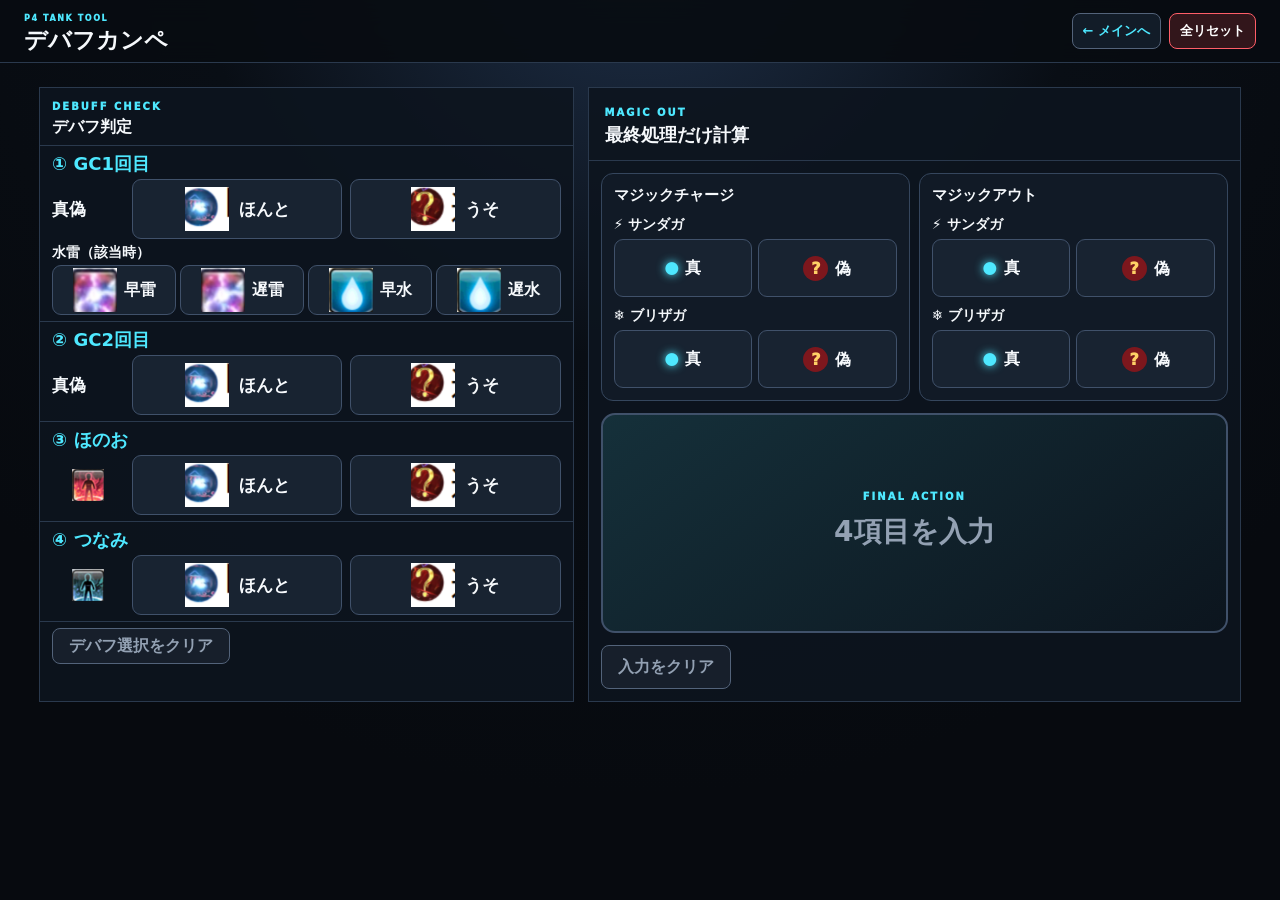
==== commit 8b5ac9d3: "Add files via upload" ====
--- a/debuff-cheatsheet.html
+++ b/debuff-cheatsheet.html
@@ -24,11 +24,11 @@
           <div class="element-choice" data-gc="gc2" hidden><b>水雷</b><div class="element-grid"><button data-kind="雷" data-timing="早"><i class="tile-icon sprite lightning"></i><span>早雷</span></button><button data-kind="雷" data-timing="遅"><i class="tile-icon sprite lightning"></i><span>遅雷</span></button><button data-kind="水" data-timing="早"><i class="tile-icon sprite water"></i><span>早水</span></button><button data-kind="水" data-timing="遅"><i class="tile-icon sprite water"></i><span>遅水</span></button></div></div>
           <div id="gc2-auto" class="auto-value" hidden>GC2は頭割り＋加速度（自動）</div>
         </div>
-        <div class="gc-select"><h3 class="mechanic-title">③ <i class="heading-icon sprite fire"></i>ほのお</h3>
-          <div class="choice-row" data-key="fire-truth"><b>真偽</b><button data-value="ほんと"><i class="tile-icon sprite gc-true"></i><span>ほんと</span></button><button data-value="うそ"><i class="tile-icon sprite gc-false"></i><span>うそ</span></button></div>
+        <div class="gc-select"><h3>③ ほのお</h3>
+          <div class="choice-row" data-key="fire-truth"><b class="mechanic-label" aria-label="ほのお"><i class="sprite fire"></i></b><button data-value="ほんと"><i class="tile-icon sprite gc-true"></i><span>ほんと</span></button><button data-value="うそ"><i class="tile-icon sprite gc-false"></i><span>うそ</span></button></div>
         </div>
-        <div class="gc-select"><h3 class="mechanic-title">④ <i class="heading-icon sprite chaos-water"></i>つなみ</h3>
-          <div class="choice-row" data-key="tsunami-truth"><b>真偽</b><button data-value="ほんと"><i class="tile-icon sprite gc-true"></i><span>ほんと</span></button><button data-value="うそ"><i class="tile-icon sprite gc-false"></i><span>うそ</span></button></div>
+        <div class="gc-select"><h3>④ つなみ</h3>
+          <div class="choice-row" data-key="tsunami-truth"><b class="mechanic-label" aria-label="つなみ"><i class="sprite chaos-water"></i></b><button data-value="ほんと"><i class="tile-icon sprite gc-true"></i><span>ほんと</span></button><button data-value="うそ"><i class="tile-icon sprite gc-false"></i><span>うそ</span></button></div>
         </div>
         <button id="clear-debuff" class="clear">デバフ選択をクリア</button>
       </div>
--- a/debuff-cheatsheet.css
+++ b/debuff-cheatsheet.css
@@ -9,4 +9,5 @@
 .choice-row.multi{grid-template-columns:72px 1fr 1fr}.choice-row.multi>b{grid-row:1/3}.auto-value{margin:10px 0 0 80px;padding:12px;border:1px dashed #53637a;border-radius:9px;color:var(--cyan);font-size:17px;font-weight:1000}.timeline-note{color:var(--gold);font-size:15px;font-weight:1000}@media(max-width:520px){.choice-row.multi{grid-template-columns:58px 1fr 1fr}.auto-value{margin-left:66px;font-size:15px}}
 .element-choice{margin-top:12px}.element-choice>b{display:block;margin-bottom:7px;font-size:17px}.element-grid{display:grid;grid-template-columns:repeat(4,1fr);gap:7px}.element-grid button{min-height:70px;padding:6px;border:1px solid #40516a;border-radius:9px;background:#182331;font-size:19px;font-weight:1000}.element-grid button.selected{border:3px solid var(--cyan);background:#15323c}.element-grid .tile-icon{display:inline-block;margin-right:7px;vertical-align:middle}@media(max-width:520px){.element-grid{grid-template-columns:repeat(2,1fr)}.element-grid button{min-height:62px;font-size:17px}}
 @media(min-width:851px){.cheatsheet .section-head{padding:7px 12px}.cheatsheet .section-head h2{font-size:16px}.cheatsheet .gc-select{padding:6px 12px}.cheatsheet .gc-select h3{margin-bottom:3px;font-size:18px}.cheatsheet .choice-row{margin-top:3px}.cheatsheet .choice-row button{min-height:46px;font-size:17px}.cheatsheet .element-choice{margin-top:5px}.cheatsheet .element-choice>b{margin-bottom:3px;font-size:14px}.cheatsheet .element-grid{gap:4px}.cheatsheet .element-grid button{min-height:50px;padding:2px;font-size:16px}.cheatsheet .auto-value{margin-top:5px;padding:7px}.cheatsheet .clear{min-height:36px;margin:6px 12px}.cheatsheet .timeline-result{padding:7px}.cheatsheet .timeline-step{min-height:76px;padding:6px}.cheatsheet .timeline-copy>small{margin-bottom:2px}.cheatsheet .timeline-action{margin-top:2px}.cheatsheet .timeline-controls{margin-top:7px}.cheatsheet .timeline-controls button{min-height:40px}}
-.mechanic-title{display:flex;align-items:center;gap:2px}.heading-icon{flex:0 0 44px;margin:-9px -6px;transform:scale(.65)}body>header{padding:6px clamp(12px,2vw,24px)}body>header span{font-size:8px}body>header h1{margin:0;font-size:clamp(17px,2vw,23px)}header .header-actions a,header .header-actions button{min-height:36px;padding:0 10px;font-size:13px}
+.mechanic-label{height:44px;display:grid;place-items:center;overflow:hidden}.mechanic-label .sprite{transform:scale(.72)}body>header{padding:6px clamp(12px,2vw,24px)}body>header span{font-size:8px}body>header h1{margin:0;font-size:clamp(17px,2vw,23px)}header .header-actions a,header .header-actions button{min-height:36px;padding:0 10px;font-size:13px}
+@media(min-width:851px) and (max-height:820px){.cheatsheet .section-head{padding:4px 10px}.cheatsheet .gc-select{padding:3px 10px}.cheatsheet .gc-select h3{font-size:16px}.cheatsheet .choice-row button{min-height:40px}.cheatsheet .element-grid button{min-height:43px}.cheatsheet .clear{min-height:30px;margin:4px 10px}.cheatsheet .mechanic-label{height:40px}.cheatsheet .mechanic-label .sprite{transform:scale(.58)}}
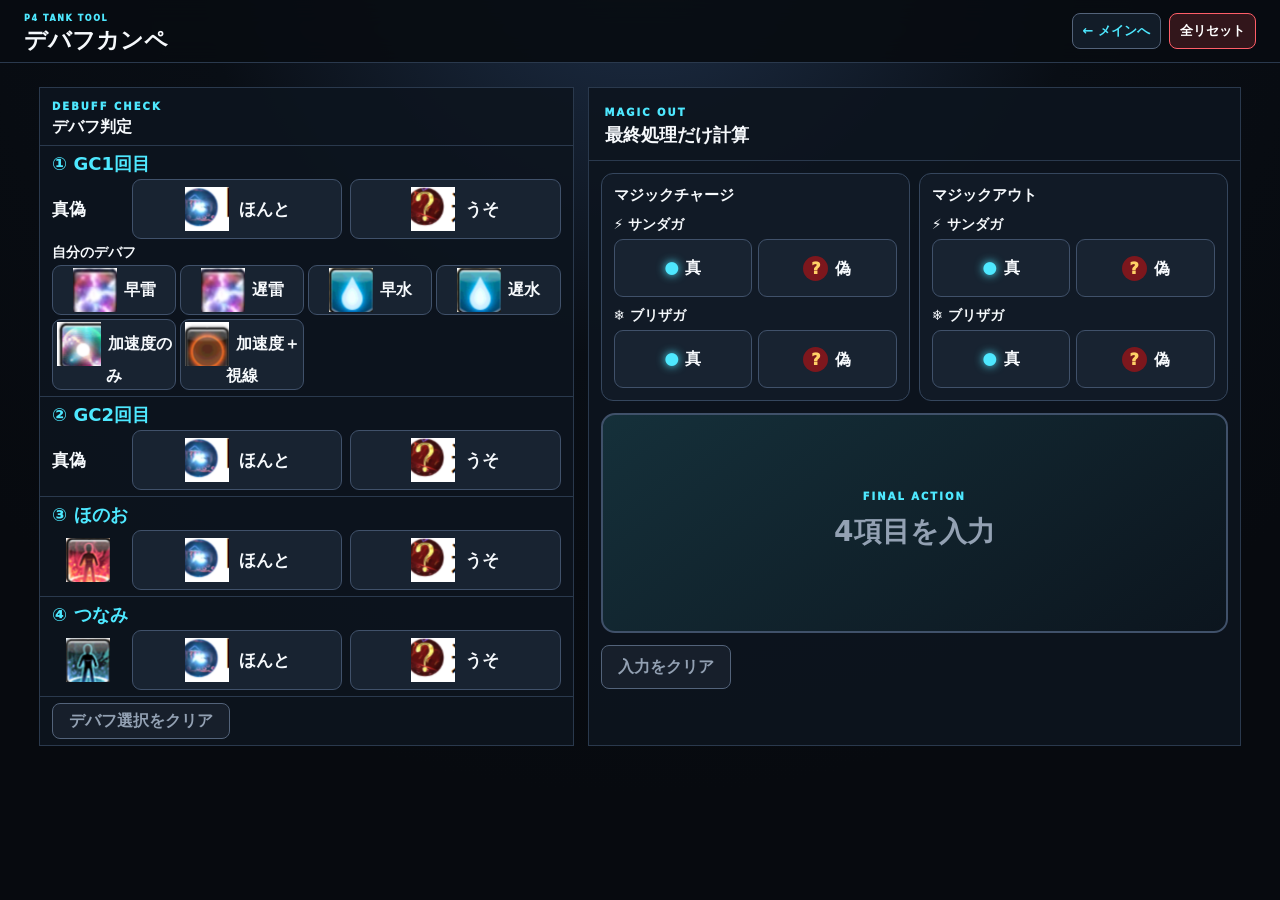
==== commit e19431e1: "Add files via upload" ====
--- a/debuff-cheatsheet.html
+++ b/debuff-cheatsheet.html
@@ -17,12 +17,11 @@
       <div id="debuff-input">
         <div class="gc-select"><h3>① GC1回目</h3>
           <div class="choice-row" data-key="gc1-truth"><b>真偽</b><button data-value="ほんと"><i class="tile-icon sprite gc-true"></i><span>ほんと</span></button><button data-value="うそ"><i class="tile-icon sprite gc-false"></i><span>うそ</span></button></div>
-          <div class="element-choice" data-gc="gc1"><b>水雷（該当時）</b><div class="element-grid"><button data-kind="雷" data-timing="早"><i class="tile-icon sprite lightning"></i><span>早雷</span></button><button data-kind="雷" data-timing="遅"><i class="tile-icon sprite lightning"></i><span>遅雷</span></button><button data-kind="水" data-timing="早"><i class="tile-icon sprite water"></i><span>早水</span></button><button data-kind="水" data-timing="遅"><i class="tile-icon sprite water"></i><span>遅水</span></button></div></div>
+          <div class="element-choice" data-gc="gc1"><b>自分のデバフ</b><div class="element-grid"><button data-kind="雷" data-timing="早"><i class="tile-icon sprite lightning"></i><span>早雷</span></button><button data-kind="雷" data-timing="遅"><i class="tile-icon sprite lightning"></i><span>遅雷</span></button><button data-kind="水" data-timing="早"><i class="tile-icon sprite water"></i><span>早水</span></button><button data-kind="水" data-timing="遅"><i class="tile-icon sprite water"></i><span>遅水</span></button><button data-role="accel"><i class="tile-icon sprite acceleration"></i><span>加速度のみ</span></button><button data-role="gaze"><i class="tile-icon sprite gaze"></i><span>加速度＋視線</span></button></div></div>
         </div>
         <div class="gc-select"><h3>② GC2回目</h3>
           <div class="choice-row" data-key="gc2-truth"><b>真偽</b><button data-value="ほんと"><i class="tile-icon sprite gc-true"></i><span>ほんと</span></button><button data-value="うそ"><i class="tile-icon sprite gc-false"></i><span>うそ</span></button></div>
-          <div class="element-choice" data-gc="gc2" hidden><b>水雷</b><div class="element-grid"><button data-kind="雷" data-timing="早"><i class="tile-icon sprite lightning"></i><span>早雷</span></button><button data-kind="雷" data-timing="遅"><i class="tile-icon sprite lightning"></i><span>遅雷</span></button><button data-kind="水" data-timing="早"><i class="tile-icon sprite water"></i><span>早水</span></button><button data-kind="水" data-timing="遅"><i class="tile-icon sprite water"></i><span>遅水</span></button></div></div>
-          <div id="gc2-auto" class="auto-value" hidden>GC2は頭割り＋加速度（自動）</div>
+          <div class="element-choice" data-gc="gc2" hidden><b>自分のデバフ（成立する候補のみ表示）</b><div class="element-grid"><button data-kind="雷" data-timing="早"><i class="tile-icon sprite lightning"></i><span>早雷</span></button><button data-kind="雷" data-timing="遅"><i class="tile-icon sprite lightning"></i><span>遅雷</span></button><button data-kind="水" data-timing="早"><i class="tile-icon sprite water"></i><span>早水</span></button><button data-kind="水" data-timing="遅"><i class="tile-icon sprite water"></i><span>遅水</span></button><button data-role="accel"><i class="tile-icon sprite acceleration"></i><span>加速度のみ</span></button><button data-role="gaze"><i class="tile-icon sprite gaze"></i><span>加速度＋視線</span></button></div></div>
         </div>
         <div class="gc-select"><h3>③ ほのお</h3>
           <div class="choice-row" data-key="fire-truth"><b class="mechanic-label" aria-label="ほのお"><i class="sprite fire"></i></b><button data-value="ほんと"><i class="tile-icon sprite gc-true"></i><span>ほんと</span></button><button data-value="うそ"><i class="tile-icon sprite gc-false"></i><span>うそ</span></button></div>
--- a/debuff-cheatsheet.css
+++ b/debuff-cheatsheet.css
@@ -9,5 +9,5 @@
 .choice-row.multi{grid-template-columns:72px 1fr 1fr}.choice-row.multi>b{grid-row:1/3}.auto-value{margin:10px 0 0 80px;padding:12px;border:1px dashed #53637a;border-radius:9px;color:var(--cyan);font-size:17px;font-weight:1000}.timeline-note{color:var(--gold);font-size:15px;font-weight:1000}@media(max-width:520px){.choice-row.multi{grid-template-columns:58px 1fr 1fr}.auto-value{margin-left:66px;font-size:15px}}
 .element-choice{margin-top:12px}.element-choice>b{display:block;margin-bottom:7px;font-size:17px}.element-grid{display:grid;grid-template-columns:repeat(4,1fr);gap:7px}.element-grid button{min-height:70px;padding:6px;border:1px solid #40516a;border-radius:9px;background:#182331;font-size:19px;font-weight:1000}.element-grid button.selected{border:3px solid var(--cyan);background:#15323c}.element-grid .tile-icon{display:inline-block;margin-right:7px;vertical-align:middle}@media(max-width:520px){.element-grid{grid-template-columns:repeat(2,1fr)}.element-grid button{min-height:62px;font-size:17px}}
 @media(min-width:851px){.cheatsheet .section-head{padding:7px 12px}.cheatsheet .section-head h2{font-size:16px}.cheatsheet .gc-select{padding:6px 12px}.cheatsheet .gc-select h3{margin-bottom:3px;font-size:18px}.cheatsheet .choice-row{margin-top:3px}.cheatsheet .choice-row button{min-height:46px;font-size:17px}.cheatsheet .element-choice{margin-top:5px}.cheatsheet .element-choice>b{margin-bottom:3px;font-size:14px}.cheatsheet .element-grid{gap:4px}.cheatsheet .element-grid button{min-height:50px;padding:2px;font-size:16px}.cheatsheet .auto-value{margin-top:5px;padding:7px}.cheatsheet .clear{min-height:36px;margin:6px 12px}.cheatsheet .timeline-result{padding:7px}.cheatsheet .timeline-step{min-height:76px;padding:6px}.cheatsheet .timeline-copy>small{margin-bottom:2px}.cheatsheet .timeline-action{margin-top:2px}.cheatsheet .timeline-controls{margin-top:7px}.cheatsheet .timeline-controls button{min-height:40px}}
-.mechanic-label{height:44px;display:grid;place-items:center;overflow:hidden}.mechanic-label .sprite{transform:scale(.72)}body>header{padding:6px clamp(12px,2vw,24px)}body>header span{font-size:8px}body>header h1{margin:0;font-size:clamp(17px,2vw,23px)}header .header-actions a,header .header-actions button{min-height:36px;padding:0 10px;font-size:13px}
-@media(min-width:851px) and (max-height:820px){.cheatsheet .section-head{padding:4px 10px}.cheatsheet .gc-select{padding:3px 10px}.cheatsheet .gc-select h3{font-size:16px}.cheatsheet .choice-row button{min-height:40px}.cheatsheet .element-grid button{min-height:43px}.cheatsheet .clear{min-height:30px;margin:4px 10px}.cheatsheet .mechanic-label{height:40px}.cheatsheet .mechanic-label .sprite{transform:scale(.58)}}
+.mechanic-label{height:44px;display:grid;place-items:center;overflow:hidden}.mechanic-label .sprite{transform:scale(1)}body>header{padding:6px clamp(12px,2vw,24px)}body>header span{font-size:8px}body>header h1{margin:0;font-size:clamp(17px,2vw,23px)}header .header-actions a,header .header-actions button{min-height:36px;padding:0 10px;font-size:13px}
+@media(min-width:851px) and (max-height:820px){.cheatsheet .section-head{padding:4px 10px}.cheatsheet .gc-select{padding:3px 10px}.cheatsheet .gc-select h3{font-size:16px}.cheatsheet .choice-row button{min-height:40px}.cheatsheet .element-grid button{min-height:43px}.cheatsheet .clear{min-height:30px;margin:4px 10px}}
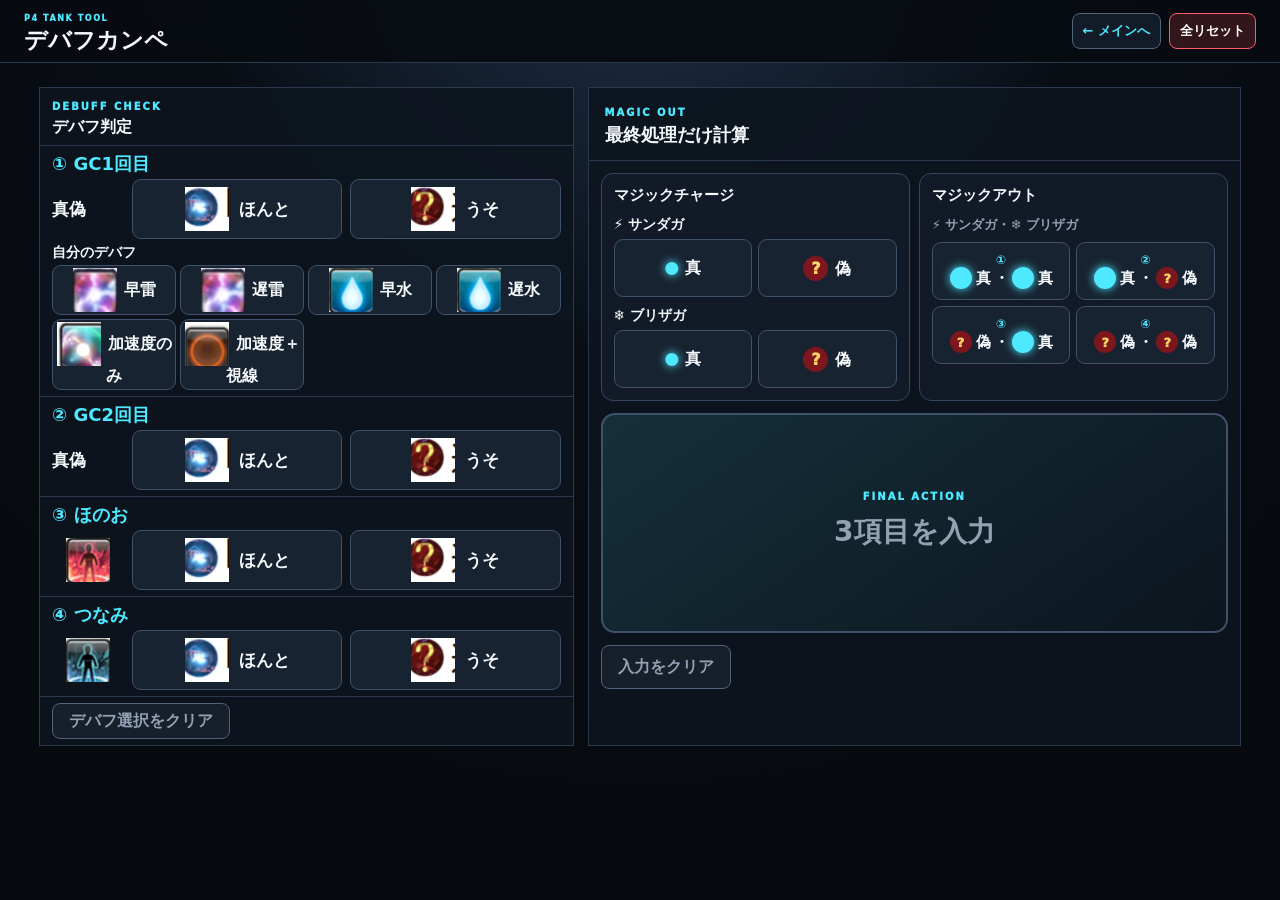
==== commit da8164dd: "Add files via upload" ====
--- a/debuff-cheatsheet.html
+++ b/debuff-cheatsheet.html
@@ -42,15 +42,20 @@
           <div class="truth-input" data-key="chargeThunder"><b>⚡ サンダガ</b><div></div></div>
           <div class="truth-input" data-key="chargeBlizzard"><b>❄ ブリザガ</b><div></div></div>
         </article>
-        <article class="input-card">
+        <article class="input-card out-card">
           <h3>マジックアウト</h3>
-          <div class="truth-input" data-key="outThunder"><b>⚡ サンダガ</b><div></div></div>
-          <div class="truth-input" data-key="outBlizzard"><b>❄ ブリザガ</b><div></div></div>
+          <p class="out-order">⚡ サンダガ・❄ ブリザガ</p>
+          <div class="out-pattern" role="group" aria-label="マジックアウトのサンダガとブリザガの真偽">
+            <button class="out-choice" data-out-thunder="true" data-out-blizzard="true"><b>①</b><span class="out-values"><span class="out-value true"><i aria-hidden="true"></i>真</span><span>・</span><span class="out-value true"><i aria-hidden="true"></i>真</span></span></button>
+            <button class="out-choice" data-out-thunder="true" data-out-blizzard="false"><b>②</b><span class="out-values"><span class="out-value true"><i aria-hidden="true"></i>真</span><span>・</span><span class="out-value false"><i aria-hidden="true">?</i>偽</span></span></button>
+            <button class="out-choice" data-out-thunder="false" data-out-blizzard="true"><b>③</b><span class="out-values"><span class="out-value false"><i aria-hidden="true">?</i>偽</span><span>・</span><span class="out-value true"><i aria-hidden="true"></i>真</span></span></button>
+            <button class="out-choice" data-out-thunder="false" data-out-blizzard="false"><b>④</b><span class="out-values"><span class="out-value false"><i aria-hidden="true">?</i>偽</span><span>・</span><span class="out-value false"><i aria-hidden="true">?</i>偽</span></span></button>
+          </div>
         </article>
       </div>
       <div id="result" class="result pending" aria-live="polite">
         <span>FINAL ACTION</span>
-        <h2>4項目を入力</h2>
+        <h2>3項目を入力</h2>
       </div>
       <button id="clear" class="clear">入力をクリア</button>
     </section>
--- a/debuff-cheatsheet.css
+++ b/debuff-cheatsheet.css
@@ -10,4 +10,5 @@
 .element-choice{margin-top:12px}.element-choice>b{display:block;margin-bottom:7px;font-size:17px}.element-grid{display:grid;grid-template-columns:repeat(4,1fr);gap:7px}.element-grid button{min-height:70px;padding:6px;border:1px solid #40516a;border-radius:9px;background:#182331;font-size:19px;font-weight:1000}.element-grid button.selected{border:3px solid var(--cyan);background:#15323c}.element-grid .tile-icon{display:inline-block;margin-right:7px;vertical-align:middle}@media(max-width:520px){.element-grid{grid-template-columns:repeat(2,1fr)}.element-grid button{min-height:62px;font-size:17px}}
 @media(min-width:851px){.cheatsheet .section-head{padding:7px 12px}.cheatsheet .section-head h2{font-size:16px}.cheatsheet .gc-select{padding:6px 12px}.cheatsheet .gc-select h3{margin-bottom:3px;font-size:18px}.cheatsheet .choice-row{margin-top:3px}.cheatsheet .choice-row button{min-height:46px;font-size:17px}.cheatsheet .element-choice{margin-top:5px}.cheatsheet .element-choice>b{margin-bottom:3px;font-size:14px}.cheatsheet .element-grid{gap:4px}.cheatsheet .element-grid button{min-height:50px;padding:2px;font-size:16px}.cheatsheet .auto-value{margin-top:5px;padding:7px}.cheatsheet .clear{min-height:36px;margin:6px 12px}.cheatsheet .timeline-result{padding:7px}.cheatsheet .timeline-step{min-height:76px;padding:6px}.cheatsheet .timeline-copy>small{margin-bottom:2px}.cheatsheet .timeline-action{margin-top:2px}.cheatsheet .timeline-controls{margin-top:7px}.cheatsheet .timeline-controls button{min-height:40px}}
 .mechanic-label{height:44px;display:grid;place-items:center;overflow:hidden}.mechanic-label .sprite{transform:scale(1)}body>header{padding:6px clamp(12px,2vw,24px)}body>header span{font-size:8px}body>header h1{margin:0;font-size:clamp(17px,2vw,23px)}header .header-actions a,header .header-actions button{min-height:36px;padding:0 10px;font-size:13px}
-@media(min-width:851px) and (max-height:820px){.cheatsheet .section-head{padding:4px 10px}.cheatsheet .gc-select{padding:3px 10px}.cheatsheet .gc-select h3{font-size:16px}.cheatsheet .choice-row button{min-height:40px}.cheatsheet .element-grid button{min-height:43px}.cheatsheet .clear{min-height:30px;margin:4px 10px}}
+@media(min-width:851px) and (max-height:820px){main{padding:5px 10px;gap:8px}.cheatsheet .section-head{padding:2px 10px}.cheatsheet .section-head span{display:none}.cheatsheet .section-head h2{margin:0;font-size:14px}.cheatsheet .gc-select{padding:2px 10px}.cheatsheet .gc-select h3{margin:0;font-size:14px}.cheatsheet .choice-row{margin-top:2px}.cheatsheet .choice-row button{min-height:44px;padding:2px;font-size:15px}.cheatsheet .element-choice{margin-top:2px}.cheatsheet .element-choice>b{margin-bottom:2px;font-size:12px}.cheatsheet .element-grid{gap:3px}.cheatsheet .element-grid button{min-height:46px;padding:1px;font-size:14px}.cheatsheet .element-grid .tile-icon{width:38px;height:38px;margin-right:2px}.cheatsheet .clear{min-height:30px;margin:3px 10px}.cheatsheet .mechanic-label{height:38px}}
+.own-gaze strong{color:var(--gold);text-shadow:0 0 14px #ffd16640}.own-gaze-badge{display:inline-block;margin-top:5px;padding:3px 7px;border:1px solid #ffd16680;border-radius:999px;background:#3a3017;color:var(--gold);font-size:12px;font-weight:1000}.out-order{margin:0 0 8px;color:var(--muted);font-size:13px;font-weight:900}.out-pattern{display:grid;grid-template-columns:1fr 1fr;gap:6px}.out-choice{min-height:58px;padding:6px;border:1px solid #40516a;border-radius:9px;background:#182331;font-weight:1000}.out-choice>b{display:block;color:var(--cyan);font-size:12px}.out-values{display:flex;align-items:center;justify-content:center;gap:3px;font-size:15px}.out-value{display:inline-flex;align-items:center;gap:4px}.out-value i{display:inline-grid;place-items:center;width:22px;height:22px;border-radius:50%;font-style:normal;font-size:13px}.out-value.true i{background:var(--cyan);box-shadow:0 0 10px var(--cyan)}.out-value.false i{background:#7d171d;color:var(--gold)}.out-choice.selected{border:3px solid var(--cyan);background:#15323c}.out-choice:focus-visible,.truth:focus-visible{outline:3px solid var(--gold);outline-offset:2px}@media(max-width:520px){.out-choice{min-height:64px}.out-values{font-size:14px}.out-value i{width:20px;height:20px}}
